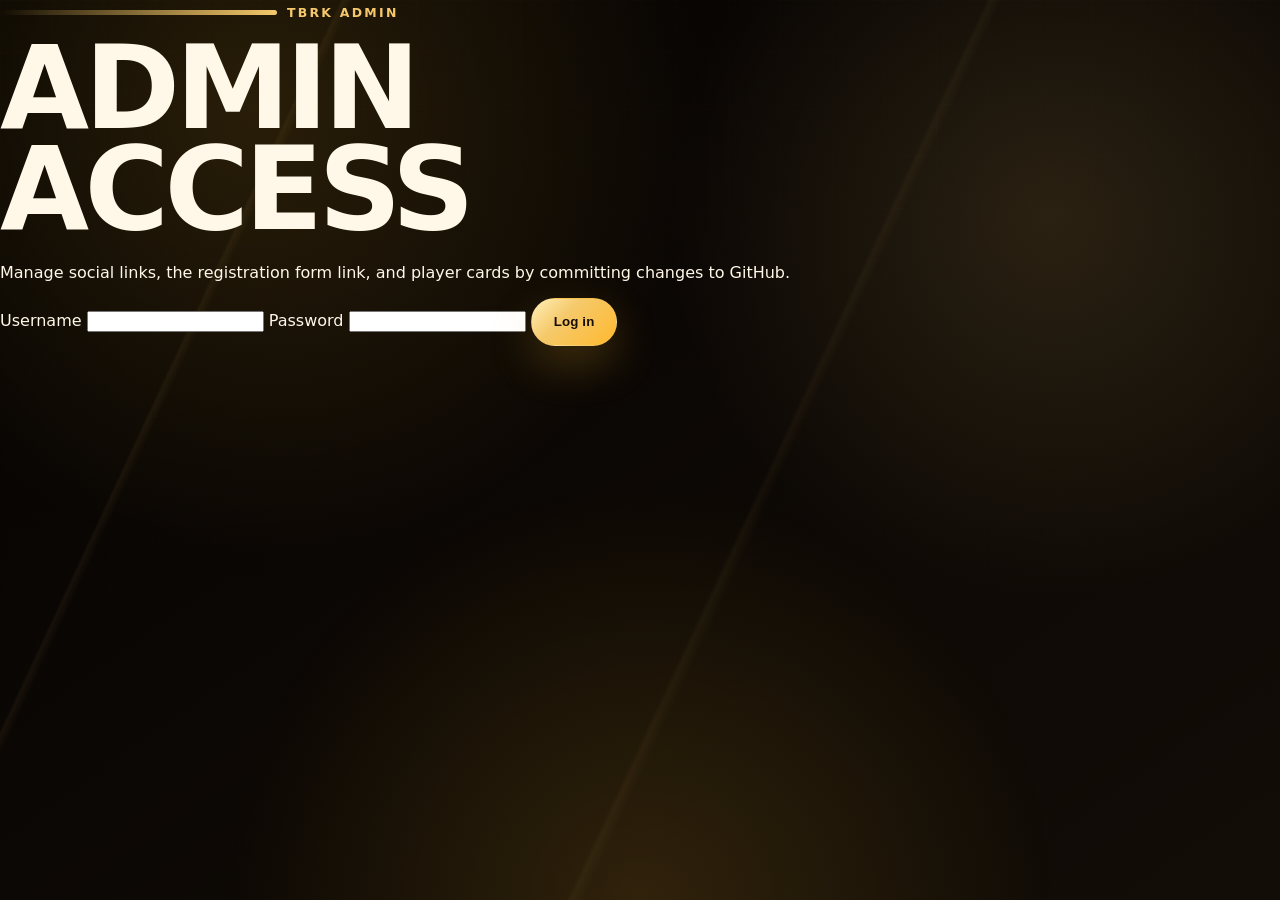
==== admin.html @ 5d4152eb "Add files via upload" ====
<!doctype html>
<html lang="en">
<head>
  <meta charset="utf-8" />
  <meta name="viewport" content="width=device-width, initial-scale=1" />
  <title>TBRK Admin</title>
  <meta name="robots" content="noindex, nofollow" />
  <link rel="stylesheet" href="css/style.css" />
  <link rel="stylesheet" href="css/admin.css" />
</head>
<body class="admin-body">
  <main class="admin-shell">
    <section class="admin-login" data-login-panel>
      <div>
        <p class="eyebrow"><span></span> TBRK Admin</p>
        <h1>Admin Access</h1>
        <p class="admin-muted">Manage social links, the registration form link, and player cards by committing changes to GitHub. </p>
      </div>

      <form class="admin-card admin-form" action="#" data-login-form>
        <label>
          Username
          <input name="username" autocomplete="username" required />
        </label>
        <label>
          Password
          <input name="password" type="password" autocomplete="current-password" required />
        </label>
        <button class="btn btn-primary" type="button" data-login-submit>Log in</button>
        <p class="admin-error" data-login-error hidden>Incorrect login. An alert email draft will be opened.</p>
      </form>
    </section>

    <section class="admin-panel" data-admin-panel hidden>
      <header class="admin-topbar">
        <div>
          <p class="eyebrow"><span></span> TBRK Admin</p>
          <h1>Content Manager</h1>
        </div>
        <div class="admin-actions">
          <a class="btn btn-secondary" href="index.html">View Site</a>
          <button class="btn btn-ghost" type="button" data-logout>Log out</button>
        </div>
      </header>

      <form class="admin-grid" action="#" data-admin-form>
        <section class="admin-card">
          <h2>GitHub Repository</h2>
          <label>Owner <input name="githubOwner" placeholder="github-user-or-org" required /></label>
          <label>Repository <input name="githubRepo" placeholder="repository-name" required /></label>
          <label>Branch <input name="githubBranch" value="main" required /></label>
          <label>GitHub token <input name="githubToken" type="password" autocomplete="off" placeholder="fine-grained token with Contents read/write" required /></label>
          <p class="admin-muted">The token stays in this browser session and is used only to commit the content files.</p>
        </section>

        <section class="admin-card">
          <h2>Social Media</h2>
          <label>Discord <input name="discord" type="url" placeholder="https://discord.gg/..." /></label>
          <label>YouTube <input name="youtube" type="url" placeholder="https://youtube.com/@..." /></label>
          <label>TikTok <input name="tiktok" type="url" placeholder="https://tiktok.com/@..." /></label>
          <label>Facebook <input name="facebook" type="url" placeholder="https://facebook.com/..." /></label>
          <label>Instagram <input name="instagram" type="url" placeholder="https://instagram.com/..." /></label>
        </section>

        <section class="admin-card">
          <h2>Registration Form</h2>
          <label>Subscription form link <input name="formUrl" type="url" placeholder="https://forms.gle/..." /></label>
          <p class="admin-muted">Leave it empty to show the current "form coming soon" state.</p>
        </section>

        <section class="admin-card admin-card-wide">
          <div class="admin-section-head">
            <h2>Players</h2>
            <button class="btn btn-secondary" type="button" data-add-player>Add Player</button>
          </div>
          <div class="players-editor" data-players-editor></div>
        </section>

        <section class="admin-card admin-card-wide">
          <h2>Save</h2>
          <div class="admin-actions">
            <button class="btn btn-primary" type="button" data-save>Save Changes</button>
            <button class="btn btn-secondary" type="button" data-load-github>Reload From GitHub</button>
            <button class="btn btn-secondary" type="button" data-download>Download JSON Backup</button>
          </div>
          <p class="admin-success" data-save-message hidden></p>
          <p class="admin-error" data-error-message hidden></p>
        </section>
      </form>
    </section>
  </main>

  <script src="js/admin.js" defer></script>
</body>
</html>
---- css/style.css ----
:root {
  --bg: #070503;
  --bg-soft: #100c07;
  --panel: rgba(20, 15, 9, 0.76);
  --panel-strong: rgba(26, 19, 11, 0.94);
  --gold: #f5c96b;
  --gold-strong: #ffb92e;
  --gold-soft: rgba(245, 201, 107, 0.16);
  --text: #fff8e8;
  --muted: #c4ad83;
  --line: rgba(245, 201, 107, 0.2);
  --shadow: 0 24px 80px rgba(0, 0, 0, 0.52);
  --radius-lg: 32px;
  --radius-md: 22px;
  --radius-sm: 14px;
  --max-width: 1180px;
}

* {
  box-sizing: border-box;
}

html {
  scroll-behavior: smooth;
}

body {
  margin: 0;
  min-height: 100vh;
  color: var(--text);
  background:
    radial-gradient(circle at 20% 12%, rgba(255, 186, 46, 0.14), transparent 28rem),
    radial-gradient(circle at 82% 24%, rgba(245, 201, 107, 0.13), transparent 24rem),
    linear-gradient(145deg, #030201 0%, #0b0704 44%, #120d07 100%);
  font-family: Inter, ui-sans-serif, system-ui, -apple-system, BlinkMacSystemFont, "Segoe UI", sans-serif;
  overflow-x: hidden;
}

body::before {
  content: "";
  position: fixed;
  inset: 0;
  pointer-events: none;
  opacity: 0.26;
  z-index: -3;
  background-image:
    linear-gradient(rgba(245, 201, 107, 0.06) 1px, transparent 1px),
    linear-gradient(90deg, rgba(245, 201, 107, 0.05) 1px, transparent 1px);
  background-size: 52px 52px;
  mask-image: linear-gradient(to bottom, black, transparent 90%);
}

body::after {
  content: "";
  position: fixed;
  inset: 0;
  pointer-events: none;
  z-index: -2;
  background:
    linear-gradient(115deg, transparent 0 20%, rgba(245, 201, 107, 0.06) 20.2%, transparent 20.8% 58%, rgba(245, 201, 107, 0.045) 58.3%, transparent 59%),
    radial-gradient(circle at center bottom, rgba(255, 185, 46, 0.14), transparent 26rem);
}

img {
  max-width: 100%;
  display: block;
}

a {
  color: inherit;
  text-decoration: none;
}

button,
a {
  -webkit-tap-highlight-color: transparent;
}

code {
  color: var(--gold);
  background: rgba(255, 255, 255, 0.06);
  border: 1px solid var(--line);
  padding: 0.12rem 0.36rem;
  border-radius: 0.45rem;
}

.page-glow {
  position: fixed;
  inset: auto -14rem -18rem auto;
  width: 36rem;
  height: 36rem;
  background: radial-gradient(circle, rgba(255, 185, 46, 0.22), transparent 68%);
  filter: blur(10px);
  z-index: -1;
  pointer-events: none;
}

.section-padding {
  width: min(var(--max-width), calc(100% - 32px));
  margin-inline: auto;
  padding: 96px 0;
}

.site-header {
  position: sticky;
  top: 0;
  z-index: 50;
  display: flex;
  align-items: center;
  justify-content: space-between;
  width: min(var(--max-width), calc(100% - 32px));
  margin: 16px auto 0;
  padding: 12px 14px;
  border: 1px solid var(--line);
  border-radius: 999px;
  background: rgba(7, 5, 3, 0.76);
  box-shadow: 0 18px 70px rgba(0, 0, 0, 0.35);
  backdrop-filter: blur(18px);
}

.brand {
  display: inline-flex;
  gap: 10px;
  align-items: center;
  min-width: max-content;
}

.brand-mark {
  display: grid;
  place-items: center;
  width: 44px;
  height: 44px;
  border-radius: 50%;
  color: #1a1005;
  font-size: 1.3rem;
  background: linear-gradient(145deg, #ffe3a0, #bb7823 70%, #ffd56c);
  box-shadow: 0 0 36px rgba(255, 185, 46, 0.38);
}

.brand-copy {
  display: grid;
  line-height: 1;
}

.brand-copy strong {
  font-size: 1.18rem;
  letter-spacing: 0.12em;
}

.brand-copy small {
  color: var(--muted);
  font-size: 0.72rem;
  letter-spacing: 0.16em;
  text-transform: uppercase;
}

.site-nav {
  display: flex;
  align-items: center;
  gap: 6px;
}

.site-nav a {
  color: var(--muted);
  padding: 12px 16px;
  border-radius: 999px;
  font-weight: 700;
  font-size: 0.92rem;
  transition: 180ms ease;
}

.site-nav a:hover,
.site-nav a:focus-visible {
  color: var(--text);
  background: rgba(255, 255, 255, 0.06);
  outline: none;
}

.site-nav .nav-cta {
  color: #150f06;
  background: linear-gradient(135deg, var(--gold), var(--gold-strong));
  box-shadow: 0 10px 35px rgba(255, 185, 46, 0.24);
}

.header-actions {
  display: inline-flex;
  align-items: center;
  gap: 10px;
}

.language-switcher {
  display: inline-flex;
  align-items: center;
  gap: 3px;
  padding: 4px;
  border: 1px solid var(--line);
  border-radius: 999px;
  background: rgba(255, 255, 255, 0.045);
}

.language-switcher button {
  min-width: 38px;
  height: 34px;
  border: 0;
  border-radius: 999px;
  color: var(--muted);
  background: transparent;
  font-weight: 1000;
  font-size: 0.76rem;
  letter-spacing: 0.08em;
  cursor: pointer;
  transition: 180ms ease;
}

.language-switcher button:hover,
.language-switcher button:focus-visible {
  color: var(--text);
  outline: none;
}

.language-switcher button[aria-pressed="true"] {
  color: #170e05;
  background: linear-gradient(135deg, #fff0b9 0%, var(--gold) 42%, var(--gold-strong) 100%);
  box-shadow: 0 10px 26px rgba(255, 185, 46, 0.18);
}

.nav-toggle {
  display: none;
  width: 46px;
  height: 46px;
  border: 1px solid var(--line);
  border-radius: 50%;
  background: rgba(255, 255, 255, 0.04);
  cursor: pointer;
}

.nav-toggle span {
  display: block;
  width: 18px;
  height: 2px;
  margin: 4px auto;
  background: var(--text);
  border-radius: 2px;
}

.hero {
  display: grid;
  grid-template-columns: minmax(0, 1.04fr) minmax(330px, 0.86fr);
  gap: 56px;
  align-items: center;
  padding-top: 80px;
}

.eyebrow {
  display: inline-flex;
  align-items: center;
  gap: 10px;
  color: var(--gold);
  margin: 0 0 18px;
  font-size: 0.78rem;
  font-weight: 900;
  letter-spacing: 0.18em;
  text-transform: uppercase;
}

.eyebrow span {
  width: 277px;
  height: 5px;
  border-radius: 99px;
  background: linear-gradient(90deg, transparent, var(--gold));
}

h1,
h2,
h3,
p {
  margin-top: 0;
}

h1,
h2,
h3 {
  letter-spacing: -0.04em;
}

h1 {
  max-width: 780px;
  margin-bottom: 22px;
  font-size: clamp(3.4rem, 9vw, 7.2rem);
  line-height: 0.88;
  text-transform: uppercase;
}

h1 em {
  color: var(--gold);
  font-style: normal;
  text-shadow: 0 0 40px rgba(255, 185, 46, 0.36);
}

.hero-lead {
  max-width: 660px;
  color: #e9d8b5;
  font-size: clamp(1.04rem, 2.2vw, 1.26rem);
  line-height: 1.7;
}

.hero-actions,
.event-actions {
  display: flex;
  flex-wrap: wrap;
  gap: 14px;
  margin-top: 30px;
}

.btn {
  display: inline-flex;
  align-items: center;
  justify-content: center;
  min-height: 48px;
  padding: 0 22px;
  border: 1px solid transparent;
  border-radius: 999px;
  font-weight: 900;
  letter-spacing: 0.01em;
  transition: transform 180ms ease, box-shadow 180ms ease, border-color 180ms ease, background 180ms ease;
}

.btn:hover,
.btn:focus-visible {
  transform: translateY(-2px);
  outline: none;
}

.btn-primary {
  color: #170e05;
  background: linear-gradient(135deg, #fff0b9 0%, var(--gold) 38%, var(--gold-strong) 100%);
  box-shadow: 0 18px 45px rgba(255, 185, 46, 0.22);
}

.btn-primary:hover,
.btn-primary:focus-visible {
  box-shadow: 0 22px 55px rgba(255, 185, 46, 0.34);
}

.btn-secondary,
.btn-ghost {
  color: var(--text);
  border-color: var(--line);
  background: rgba(255, 255, 255, 0.045);
}

.btn-secondary:hover,
.btn-ghost:hover,
.btn-secondary:focus-visible,
.btn-ghost:focus-visible {
  border-color: rgba(245, 201, 107, 0.52);
  background: rgba(245, 201, 107, 0.08);
}

.btn-big {
  min-height: 58px;
  padding-inline: 28px;
}

.btn.is-disabled {
  opacity: 0.68;
  cursor: not-allowed;
  box-shadow: none;
}

.btn.is-disabled:hover,
.btn.is-disabled:focus-visible {
  transform: none;
}

.cta-action {
  display: grid;
  justify-items: start;
  gap: 10px;
}

.form-note {
  margin: 0;
  color: var(--muted);
  font-size: 0.88rem;
}

.hero-metrics {
  display: grid;
  grid-template-columns: repeat(3, minmax(0, 1fr));
  gap: 12px;
  max-width: 660px;
  margin-top: 34px;
}

.hero-metrics div,
.count-card,
.floating-card {
  border: 1px solid var(--line);
  background: linear-gradient(145deg, rgba(255, 255, 255, 0.075), rgba(255, 255, 255, 0.025));
  box-shadow: var(--shadow);
  backdrop-filter: blur(16px);
}

.hero-metrics div {
  padding: 18px;
  border-radius: var(--radius-sm);
}

.hero-metrics strong,
.count-card strong,
.floating-card strong {
  display: block;
  color: var(--gold);
  font-size: 1.55rem;
  line-height: 1;
}

.hero-metrics span,
.count-card span,
.floating-card span {
  display: block;
  color: var(--muted);
  margin-top: 6px;
  font-size: 0.82rem;
  text-transform: uppercase;
  letter-spacing: 0.1em;
}

.hero-visual {
  position: relative;
  min-height: 680px;
}

.poster-card {
  position: relative;
  width: min(100%, 430px);
  margin-left: auto;
  border: 1px solid rgba(245, 201, 107, 0.32);
  border-radius: 36px;
  overflow: hidden;
  box-shadow: 0 34px 110px rgba(0, 0, 0, 0.7), 0 0 70px rgba(255, 185, 46, 0.18);
  transform: rotate(1.2deg);
  background: #120c05;
}

.poster-card::before {
  content: "";
  position: absolute;
  inset: 0;
  z-index: 1;
  pointer-events: none;
  background:
    linear-gradient(to bottom, rgba(0, 0, 0, 0.02), rgba(0, 0, 0, 0.12)),
    radial-gradient(circle at 52% 34%, transparent 0 22%, rgba(255, 185, 46, 0.12) 23%, transparent 34%);
}

.poster-card img {
  width: 100%;
  height: 670px;
  object-fit: cover;
  object-position: center;
}

.poster-badge {
  position: absolute;
  z-index: 2;
  left: 22px;
  right: 22px;
  bottom: 22px;
  display: flex;
  justify-content: space-between;
  align-items: center;
  gap: 14px;
  padding: 16px 18px;
  border: 1px solid rgba(245, 201, 107, 0.28);
  border-radius: 20px;
  background: rgba(8, 6, 4, 0.72);
  backdrop-filter: blur(16px);
}

.poster-badge span {
  color: var(--muted);
  text-transform: uppercase;
  letter-spacing: 0.12em;
  font-size: 0.74rem;
}

.poster-badge strong {
  color: var(--gold);
}

.floating-card {
  position: absolute;
  width: 176px;
  padding: 18px;
  border-radius: 22px;
}

.card-one {
  left: 8px;
  bottom: 110px;
}

.card-two {
  right: -10px;
  top: 86px;
}

.strip {
  width: min(var(--max-width), calc(100% - 32px));
  margin: -14px auto 8px;
  display: flex;
  gap: 12px;
  align-items: center;
  overflow: auto;
  padding: 12px;
  border: 1px solid var(--line);
  border-radius: 999px;
  background: rgba(255, 255, 255, 0.035);
  scrollbar-width: none;
}

.strip::-webkit-scrollbar {
  display: none;
}

.strip span {
  flex: 0 0 auto;
  color: var(--muted);
  padding: 10px 18px;
  border-radius: 999px;
  background: rgba(255, 255, 255, 0.045);
  text-transform: uppercase;
  font-size: 0.76rem;
  font-weight: 900;
  letter-spacing: 0.14em;
}

.section-heading {
  max-width: 720px;
  margin-bottom: 34px;
}

.section-heading h2,
.participants-header h2,
.cta-panel h2 {
  margin-bottom: 16px;
  font-size: clamp(2.3rem, 5vw, 4.8rem);
  line-height: 0.94;
  text-transform: uppercase;
}

.section-heading p,
.participants-header p,
.cta-panel p,
.feature-card p,
.rules-card p,
.site-footer p,
.faq-grid p {
  color: var(--muted);
  line-height: 1.7;
}

.event-layout {
  display: grid;
  grid-template-columns: minmax(0, 1.2fr) minmax(310px, 0.8fr);
  gap: 22px;
}

.event-card,
.rules-card,
.feature-card,
.player-card,
.participant-row,
.cta-panel,
.faq-grid details {
  border: 1px solid var(--line);
  background: linear-gradient(145deg, rgba(255, 255, 255, 0.072), rgba(255, 255, 255, 0.028));
  box-shadow: var(--shadow);
  backdrop-filter: blur(18px);
}

.event-card,
.rules-card,
.cta-panel {
  border-radius: var(--radius-lg);
  padding: clamp(24px, 4vw, 38px);
}

.event-card-top {
  display: inline-flex;
  align-items: center;
  gap: 9px;
  color: var(--gold);
  padding: 9px 12px;
  border: 1px solid var(--line);
  border-radius: 999px;
  background: rgba(245, 201, 107, 0.08);
  font-size: 0.82rem;
  font-weight: 900;
  text-transform: uppercase;
  letter-spacing: 0.08em;
}

.live-dot {
  width: 9px;
  height: 9px;
  border-radius: 50%;
  background: var(--gold-strong);
  box-shadow: 0 0 0 0 rgba(255, 185, 46, 0.7);
  animation: pulse 1.8s infinite;
}

@keyframes pulse {
  70% { box-shadow: 0 0 0 12px rgba(255, 185, 46, 0); }
  100% { box-shadow: 0 0 0 0 rgba(255, 185, 46, 0); }
}

.event-card h3,
.rules-card h3,
.feature-card h3 {
  margin: 22px 0;
  font-size: clamp(1.8rem, 4vw, 3rem);
  line-height: 0.98;
}

.event-grid {
  display: grid;
  grid-template-columns: repeat(4, minmax(0, 1fr));
  gap: 10px;
}

.event-grid div {
  padding: 18px;
  border: 1px solid rgba(245, 201, 107, 0.16);
  border-radius: 18px;
  background: rgba(0, 0, 0, 0.2);
}

.event-grid span {
  display: block;
  color: var(--muted);
  margin-bottom: 8px;
  font-size: 0.76rem;
  font-weight: 900;
  letter-spacing: 0.11em;
  text-transform: uppercase;
}

.event-grid strong {
  color: var(--text);
  font-size: 1.02rem;
}

.rules-card ul {
  display: grid;
  gap: 14px;
  margin: 0;
  padding: 0;
  list-style: none;
}

.rules-card li {
  position: relative;
  color: #f0dfbf;
  padding-left: 28px;
  line-height: 1.55;
}

.rules-card li::before {
  content: "";
  position: absolute;
  left: 0;
  top: 0.62em;
  width: 10px;
  height: 10px;
  border-radius: 50%;
  background: var(--gold);
  box-shadow: 0 0 18px rgba(255, 185, 46, 0.65);
}

.policy-box {
  margin-top: 22px;
  padding: 18px;
  border: 1px solid rgba(245, 201, 107, 0.24);
  border-radius: 18px;
  background: rgba(245, 201, 107, 0.08);
}

.policy-box strong {
  display: block;
  color: var(--gold);
  margin-bottom: 8px;
  text-transform: uppercase;
  letter-spacing: 0.12em;
  font-size: 0.78rem;
}

.policy-box p {
  margin: 0;
  color: #f0dfbf;
}

.features-section {
  display: grid;
  grid-template-columns: repeat(3, minmax(0, 1fr));
  gap: 18px;
  padding-top: 20px;
}

.feature-card {
  position: relative;
  overflow: hidden;
  padding: 28px;
  border-radius: var(--radius-md);
}

.feature-card::after,
.player-card::after,
.participant-row::after {
  content: "";
  position: absolute;
  inset: auto -20% -52% auto;
  width: 220px;
  height: 220px;
  border-radius: 50%;
  background: radial-gradient(circle, rgba(255, 185, 46, 0.14), transparent 70%);
  pointer-events: none;
}

.feature-icon {
  color: var(--gold);
  font-weight: 1000;
  font-size: 0.82rem;
  letter-spacing: 0.16em;
}

.feature-card h3 {
  margin-bottom: 12px;
  font-size: 1.45rem;
}

.team-section,
.participants-section {
  padding-top: 52px;
}

.team-grid {
  display: grid;
  grid-template-columns: repeat(4, minmax(0, 1fr));
  gap: 18px;
}

.player-card {
  position: relative;
  overflow: hidden;
  min-height: 380px;
  border-radius: 28px;
}

.player-card img {
  width: 100%;
  height: 380px;
  object-fit: cover;
  object-position: center top;
  filter: saturate(1.04) contrast(1.04);
  transition: 350ms ease;
}

.player-card:hover img {
  transform: scale(1.045);
}

.player-info {
  position: absolute;
  left: 14px;
  right: 14px;
  bottom: 14px;
  z-index: 2;
  padding: 16px;
  border: 1px solid rgba(245, 201, 107, 0.22);
  border-radius: 18px;
  background: rgba(8, 6, 4, 0.78);
  backdrop-filter: blur(16px);
}

.player-info strong {
  display: block;
  font-size: 1.06rem;
}

.player-info span {
  display: block;
  color: var(--gold);
  margin-top: 5px;
  font-size: 0.75rem;
  font-weight: 900;
  letter-spacing: 0.13em;
  text-transform: uppercase;
}

.participants-header {
  display: flex;
  align-items: end;
  justify-content: space-between;
  gap: 24px;
  margin-bottom: 28px;
}

.participants-header > div:first-child {
  max-width: 760px;
}

.count-card {
  min-width: 154px;
  padding: 22px;
  border-radius: 24px;
  text-align: center;
}

.count-card strong {
  font-size: 3rem;
}

.participants-list {
  display: grid;
  grid-template-columns: repeat(2, minmax(0, 1fr));
  gap: 14px;
}

.participant-row {
  position: relative;
  overflow: hidden;
  display: flex;
  align-items: center;
  gap: 16px;
  padding: 14px;
  border-radius: 22px;
}

.participant-row img,
.participant-avatar {
  flex: 0 0 auto;
  width: 68px;
  height: 68px;
  border: 1px solid rgba(245, 201, 107, 0.34);
  border-radius: 18px;
  object-fit: cover;
  background: linear-gradient(145deg, rgba(255, 185, 46, 0.25), rgba(255, 255, 255, 0.04));
}

.participant-avatar {
  display: grid;
  place-items: center;
  color: var(--gold);
  font-weight: 1000;
}

.participant-meta {
  flex: 1;
  min-width: 0;
}

.participant-meta strong {
  display: block;
  overflow: hidden;
  text-overflow: ellipsis;
  white-space: nowrap;
}

.participant-meta span {
  color: var(--muted);
  display: block;
  margin-top: 5px;
  font-size: 0.9rem;
}

.status-pill {
  position: relative;
  z-index: 1;
  flex: 0 0 auto;
  color: #171006;
  padding: 8px 11px;
  border-radius: 999px;
  background: var(--gold);
  font-size: 0.7rem;
  font-weight: 1000;
  text-transform: uppercase;
  letter-spacing: 0.08em;
}

.empty-state {
  grid-column: 1 / -1;
  padding: 28px;
  border: 1px dashed var(--line);
  border-radius: 22px;
  color: var(--muted);
  text-align: center;
}

.cta-panel {
  display: flex;
  align-items: center;
  justify-content: space-between;
  gap: 28px;
  overflow: hidden;
  position: relative;
  background:
    radial-gradient(circle at 88% 18%, rgba(255, 185, 46, 0.2), transparent 20rem),
    linear-gradient(145deg, rgba(255, 255, 255, 0.08), rgba(255, 255, 255, 0.03));
}

.cta-panel::before {
  content: "TBRK";
  position: absolute;
  right: -20px;
  bottom: -32px;
  color: rgba(245, 201, 107, 0.07);
  font-size: clamp(5rem, 16vw, 12rem);
  font-weight: 1000;
  letter-spacing: -0.08em;
  pointer-events: none;
}

.cta-panel > * {
  position: relative;
  z-index: 1;
}

.cta-panel > div:first-child {
  max-width: 720px;
}


.social-section {
  padding-top: 10px;
}

.social-panel {
  position: relative;
  overflow: hidden;
  padding: clamp(24px, 4vw, 38px);
  border: 1px solid var(--line);
  border-radius: var(--radius-lg);
  background:
    radial-gradient(circle at 12% 16%, rgba(255, 185, 46, 0.18), transparent 18rem),
    radial-gradient(circle at 88% 72%, rgba(245, 201, 107, 0.12), transparent 20rem),
    linear-gradient(145deg, rgba(255, 255, 255, 0.075), rgba(255, 255, 255, 0.026));
  box-shadow: var(--shadow);
  backdrop-filter: blur(18px);
}

.social-panel::before {
  content: "CONNECT";
  position: absolute;
  right: -18px;
  top: -32px;
  color: rgba(245, 201, 107, 0.06);
  font-size: clamp(4rem, 12vw, 9rem);
  font-weight: 1000;
  letter-spacing: -0.08em;
  pointer-events: none;
}

.social-panel .section-heading,
.social-grid,
.social-note {
  position: relative;
  z-index: 1;
}

.social-panel .section-heading {
  margin-bottom: 26px;
}

.social-grid {
  display: grid;
  grid-template-columns: repeat(5, minmax(0, 1fr));
  gap: 12px;
}

.social-card {
  display: grid;
  align-content: space-between;
  min-height: 142px;
  padding: 18px;
  border: 1px solid rgba(245, 201, 107, 0.2);
  border-radius: 22px;
  background: rgba(0, 0, 0, 0.22);
  transition: transform 180ms ease, border-color 180ms ease, background 180ms ease, box-shadow 180ms ease;
}

.social-card:hover,
.social-card:focus-visible {
  transform: translateY(-3px);
  border-color: rgba(245, 201, 107, 0.56);
  background: rgba(245, 201, 107, 0.08);
  box-shadow: 0 18px 45px rgba(0, 0, 0, 0.28);
  outline: none;
}

.social-icon {
  display: grid;
  place-items: center;
  width: 54px;
  height: 54px;
  border-radius: 18px;
  color: #170e05;
  background: linear-gradient(135deg, #fff0b9 0%, var(--gold) 44%, var(--gold-strong) 100%);
  box-shadow: 0 14px 34px rgba(255, 185, 46, 0.2);
}

.social-svg {
  display: block;
  width: 28px;
  height: 28px;
}

.social-copy strong,
.social-copy small {
  display: block;
}

.social-copy strong {
  color: var(--text);
  font-size: 1.06rem;
}

.social-copy small {
  color: var(--muted);
  margin-top: 5px;
  line-height: 1.45;
  font-size: 0.84rem;
}

.social-note {
  margin: 18px 0 0;
  color: rgba(196, 173, 131, 0.84);
  font-size: 0.88rem;
}

.social-card.is-disabled,
.footer-socials a.is-disabled {
  opacity: 0.58;
  cursor: not-allowed;
}

.social-card.is-disabled:hover,
.social-card.is-disabled:focus-visible {
  transform: none;
  border-color: rgba(245, 201, 107, 0.2);
  background: rgba(0, 0, 0, 0.22);
  box-shadow: none;
}

.faq-section {
  padding-top: 10px;
}

.faq-grid {
  display: grid;
  grid-template-columns: repeat(3, minmax(0, 1fr));
  gap: 16px;
}

.faq-grid details {
  border-radius: 20px;
  padding: 22px;
}

.faq-grid summary {
  cursor: pointer;
  color: var(--text);
  font-weight: 900;
  list-style: none;
}

.faq-grid summary::-webkit-details-marker {
  display: none;
}

.faq-grid summary::after {
  content: "+";
  float: right;
  color: var(--gold);
}

.faq-grid details[open] summary::after {
  content: "−";
}

.faq-grid p {
  margin: 14px 0 0;
}

.site-footer {
  display: flex;
  justify-content: space-between;
  gap: 24px;
  width: min(var(--max-width), calc(100% - 32px));
  margin: 0 auto 28px;
  padding: 30px 0 10px;
  border-top: 1px solid var(--line);
}

.site-footer strong {
  color: var(--gold);
}

.site-footer p {
  margin: 8px 0;
}

.site-footer small {
  color: rgba(196, 173, 131, 0.72);
}

.footer-right {
  display: grid;
  justify-items: end;
  gap: 12px;
}

.footer-links,
.footer-socials {
  display: flex;
  flex-wrap: wrap;
  align-content: start;
  justify-content: flex-end;
  gap: 10px;
}

.footer-links a,
.footer-socials a {
  color: var(--muted);
  padding: 9px 12px;
  border: 1px solid var(--line);
  border-radius: 999px;
  transition: 180ms ease;
}

.footer-socials a {
  display: inline-flex;
  align-items: center;
  gap: 7px;
  color: var(--gold);
  background: rgba(245, 201, 107, 0.06);
}

.footer-social-icon {
  display: grid;
  place-items: center;
  width: 20px;
  height: 20px;
  flex: 0 0 auto;
}

.footer-social-icon .social-svg {
  width: 17px;
  height: 17px;
}

.footer-links a:hover,
.footer-links a:focus-visible,
.footer-socials a:hover,
.footer-socials a:focus-visible {
  color: var(--text);
  border-color: rgba(245, 201, 107, 0.48);
  outline: none;
}

.reveal {
  opacity: 0;
  transform: translateY(22px);
  transition: opacity 650ms ease, transform 650ms ease;
}

.reveal.is-visible {
  opacity: 1;
  transform: translateY(0);
}

@media (max-width: 1040px) {
  .hero,
  .event-layout {
    grid-template-columns: 1fr;
  }

  .hero-visual {
    min-height: auto;
  }

  .poster-card {
    margin-inline: auto;
  }

  .card-one {
    left: 3vw;
  }

  .card-two {
    right: 3vw;
  }

  .team-grid {
    grid-template-columns: repeat(2, minmax(0, 1fr));
  }

  .features-section,
  .faq-grid {
    grid-template-columns: 1fr;
  }

  .social-grid {
    grid-template-columns: repeat(2, minmax(0, 1fr));
  }
}

@media (max-width: 760px) {
  .section-padding {
    padding: 64px 0;
  }

  .site-header {
    border-radius: 26px;
  }
  .header-actions {
    margin-inline-start: auto;
  }

  .language-switcher button {
    min-width: 34px;
    height: 32px;
    font-size: 0.72rem;
  }


  .nav-toggle {
    display: block;
  }

  .site-nav {
    position: absolute;
    top: calc(100% + 10px);
    left: 0;
    right: 0;
    display: none;
    flex-direction: column;
    align-items: stretch;
    padding: 12px;
    border: 1px solid var(--line);
    border-radius: 24px;
    background: rgba(7, 5, 3, 0.94);
    box-shadow: var(--shadow);
    backdrop-filter: blur(18px);
  }

  .site-header.is-open .site-nav {
    display: flex;
  }

  .site-nav a {
    text-align: center;
  }

  .brand-copy small {
    display: none;
  }

  h1 {
    font-size: clamp(3rem, 17vw, 5rem);
  }

  .hero {
    gap: 36px;
    padding-top: 48px;
  }

  .hero-metrics,
  .event-grid,
  .participants-list {
    grid-template-columns: 1fr;
  }

  .poster-card {
    width: 100%;
    transform: none;
    border-radius: 28px;
  }

  .poster-card img {
    height: min(124vw, 620px);
  }

  .floating-card {
    position: static;
    width: 100%;
    margin-top: 12px;
  }

  .participants-header,
  .cta-panel,
  .site-footer {
    flex-direction: column;
    align-items: stretch;
  }

  .social-grid {
    grid-template-columns: 1fr;
  }

  .footer-right {
    justify-items: start;
  }

  .team-grid {
    grid-template-columns: 1fr;
  }

  .player-card,
  .player-card img {
    min-height: 440px;
    height: 440px;
  }

  .status-pill {
    display: none;
  }

  .footer-links,
  .footer-socials {
    justify-content: flex-start;
  }
}

@media (prefers-reduced-motion: reduce) {
  html {
    scroll-behavior: auto;
  }

  *,
  *::before,
  *::after {
    animation-duration: 0.001ms !important;
    animation-iteration-count: 1 !important;
    transition-duration: 0.001ms !important;
  }

  .reveal {
    opacity: 1;
    transform: none;
  }
}

/* Multilingual and RTL support */
html[dir="rtl"] body {
  direction: rtl;
  font-family: "Segoe UI", Tahoma, Arial, sans-serif;
}

html[dir="rtl"] h1,
html[dir="rtl"] h2,
html[dir="rtl"] h3 {
  letter-spacing: 0;
}

html[dir="rtl"] .eyebrow,
html[dir="rtl"] .strip span,
html[dir="rtl"] .brand-copy strong,
html[dir="rtl"] .brand-copy small,
html[dir="rtl"] .event-card-top,
html[dir="rtl"] .event-grid span,
html[dir="rtl"] .policy-box strong,
html[dir="rtl"] .status-pill {
  letter-spacing: 0.02em;
}

html[dir="rtl"] .eyebrow span {
  transform: scaleX(-1);
}

html[dir="rtl"] .rules-card li {
  padding-left: 0;
  padding-right: 28px;
}

html[dir="rtl"] .rules-card li::before {
  left: auto;
  right: 0;
}

html[dir="rtl"] .faq-grid summary::after {
  float: left;
}

html[dir="rtl"] .cta-action {
  justify-items: end;
}

html[dir="rtl"] .footer-right {
  justify-items: start;
}

html[dir="rtl"] .footer-links,
html[dir="rtl"] .footer-socials {
  justify-content: flex-start;
}

html[dir="rtl"] .participant-meta strong,
html[dir="rtl"] .participant-meta span {
  text-align: start;
}
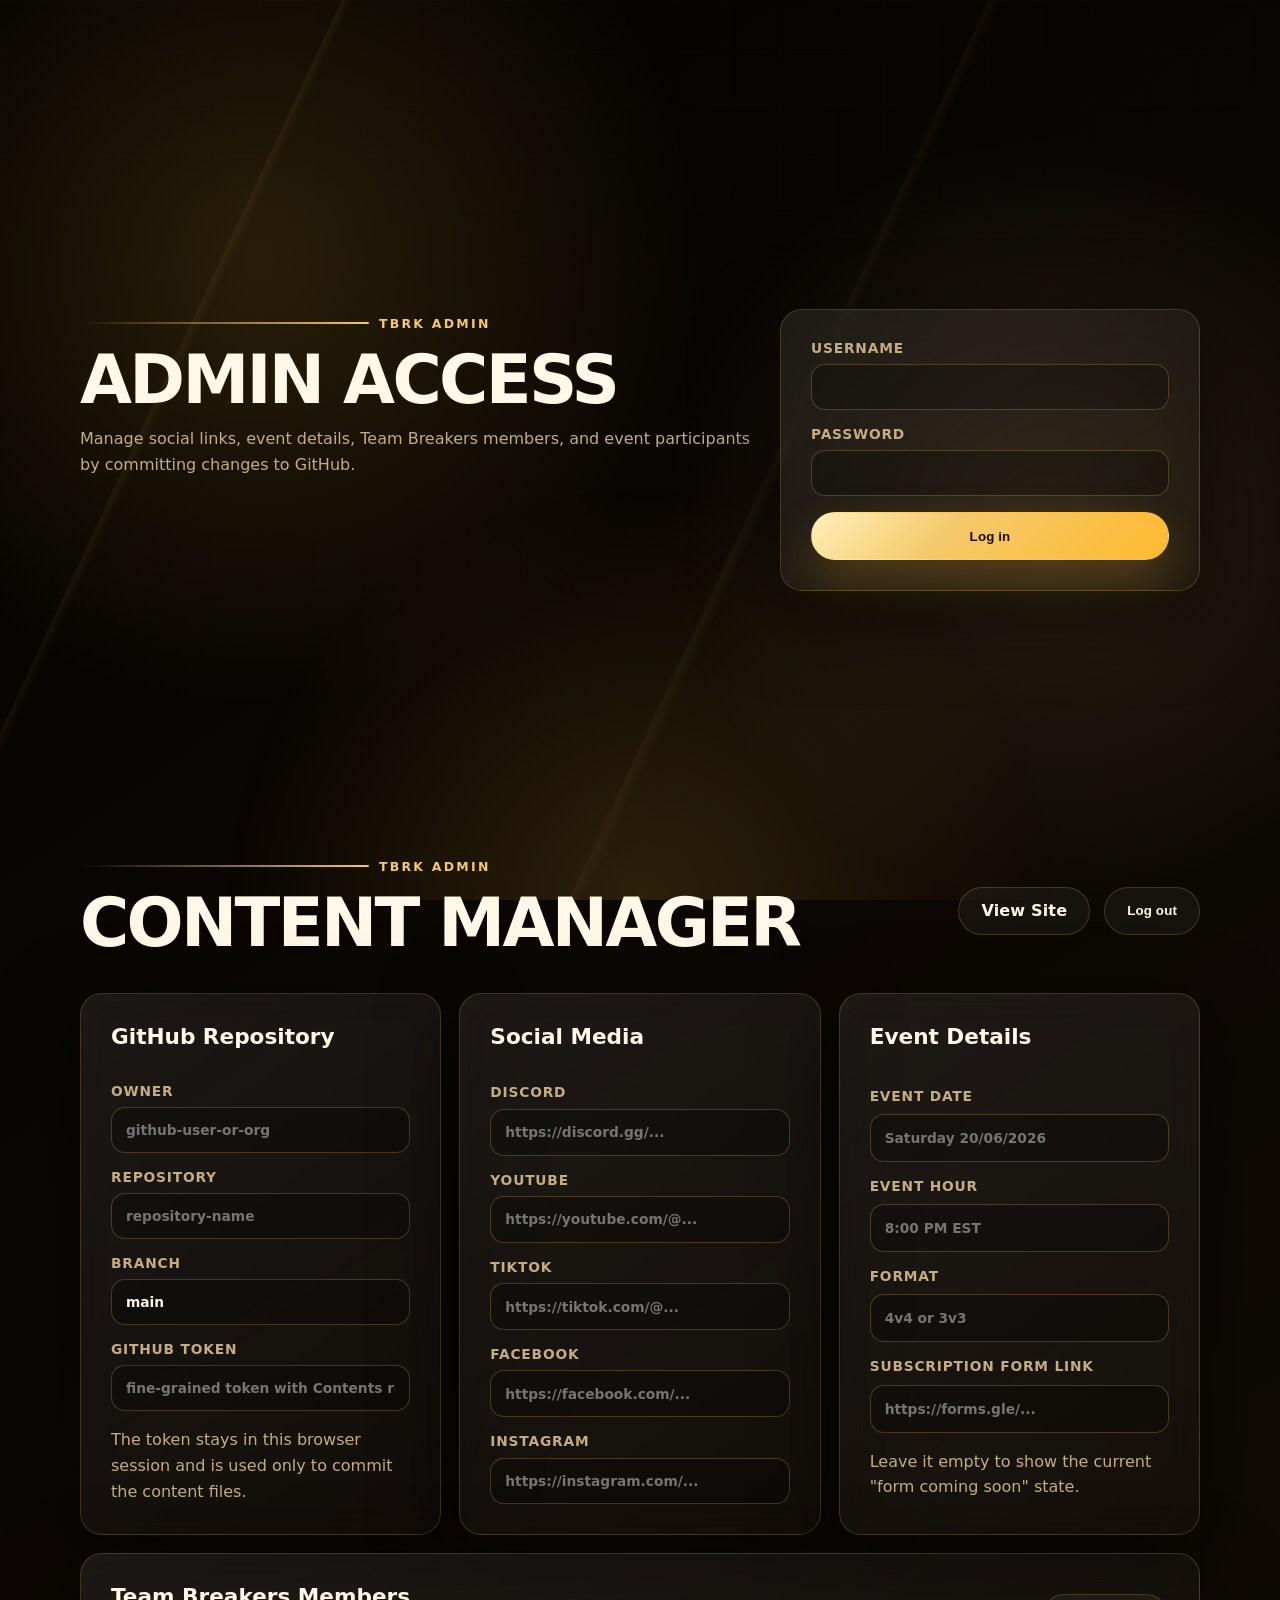
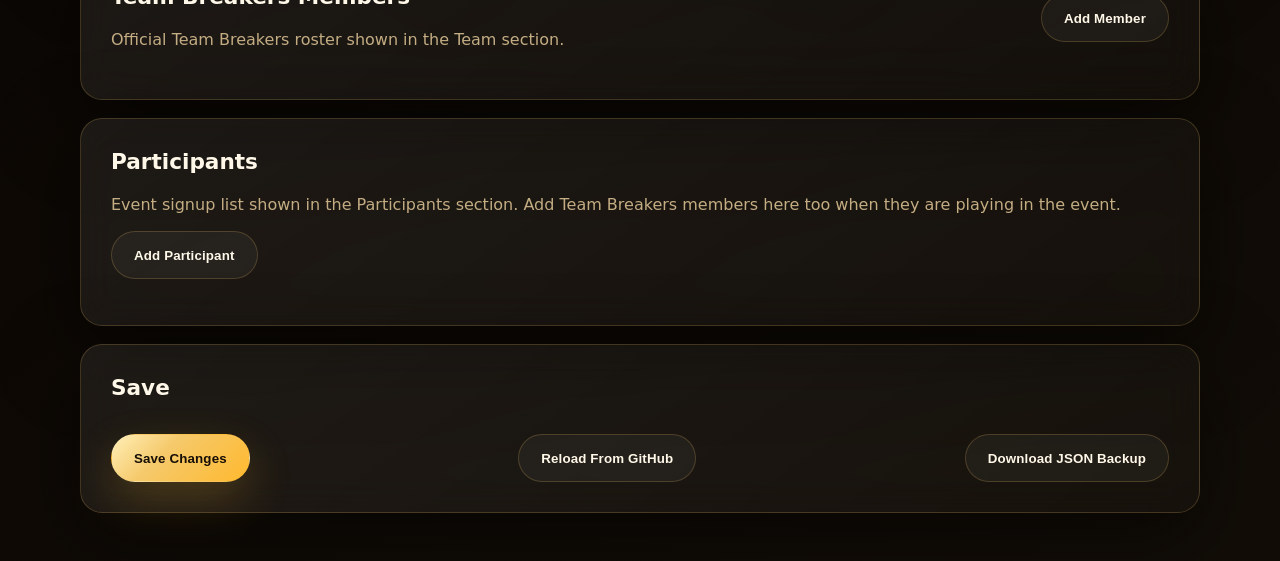
==== commit 3f308d57: "Update site content" ====
--- a/admin.html
+++ b/admin.html
@@ -14,7 +14,7 @@
       <div>
         <p class="eyebrow"><span></span> TBRK Admin</p>
         <h1>Admin Access</h1>
-        <p class="admin-muted">Manage social links, the registration form link, and player cards by committing changes to GitHub. </p>
+        <p class="admin-muted">Manage social links, event details, Team Breakers members, and event participants by committing changes to GitHub. </p>
       </div>
 
       <form class="admin-card admin-form" action="#" data-login-form>
@@ -63,17 +63,34 @@
         </section>
 
         <section class="admin-card">
-          <h2>Registration Form</h2>
+          <h2>Event Details</h2>
+          <label>Event date <input name="eventDate" placeholder="Saturday 20/06/2026" /></label>
+          <label>Event hour <input name="eventTime" placeholder="8:00 PM EST" /></label>
+          <label>Format <input name="eventMode" placeholder="4v4 or 3v3" /></label>
           <label>Subscription form link <input name="formUrl" type="url" placeholder="https://forms.gle/..." /></label>
           <p class="admin-muted">Leave it empty to show the current "form coming soon" state.</p>
         </section>
 
         <section class="admin-card admin-card-wide">
           <div class="admin-section-head">
-            <h2>Players</h2>
-            <button class="btn btn-secondary" type="button" data-add-player>Add Player</button>
+            <div>
+              <h2>Team Breakers Members</h2>
+              <p class="admin-muted">Official Team Breakers roster shown in the Team section.</p>
+            </div>
+            <button class="btn btn-secondary" type="button" data-add-member>Add Member</button>
           </div>
-          <div class="players-editor" data-players-editor></div>
+          <div class="players-editor" data-members-editor></div>
+        </section>
+
+        <section class="admin-card admin-card-wide">
+          <div class="admin-section-head">
+            <div>
+              <h2>Participants</h2>
+              <p class="admin-muted">Event signup list shown in the Participants section. Add Team Breakers members here too when they are playing in the event.</p>
+            </div>
+            <button class="btn btn-secondary" type="button" data-add-participant>Add Participant</button>
+          </div>
+          <div class="players-editor" data-participants-editor></div>
         </section>
 
         <section class="admin-card admin-card-wide">
--- a/css/style.css
+++ b/css/style.css
@@ -264,8 +264,8 @@
 }
 
 .eyebrow span {
-  width: 277px;
-  height: 5px;
+  width: 289px;
+  height: 2px;
   border-radius: 99px;
   background: linear-gradient(90deg, transparent, var(--gold));
 }
--- a/css/admin.css
+++ b/css/admin.css
@@ -0,0 +1,179 @@
+.admin-body {
+  min-height: 100vh;
+}
+
+.admin-shell {
+  width: min(1120px, calc(100% - 32px));
+  margin: 0 auto;
+  padding: 48px 0;
+}
+
+.admin-shell h1 {
+  margin-bottom: 14px;
+  font-size: clamp(2.3rem, 6vw, 4.2rem);
+  line-height: 0.95;
+}
+
+.admin-login,
+.admin-panel {
+  display: grid;
+  gap: 24px;
+}
+
+.admin-login {
+  min-height: calc(100vh - 96px);
+  align-content: center;
+  grid-template-columns: minmax(0, 1fr) minmax(320px, 420px);
+}
+
+.admin-card {
+  border: 1px solid var(--line);
+  border-radius: var(--radius-md);
+  padding: clamp(20px, 4vw, 30px);
+  background: linear-gradient(145deg, rgba(255, 255, 255, 0.075), rgba(255, 255, 255, 0.025));
+  box-shadow: var(--shadow);
+  backdrop-filter: blur(18px);
+}
+
+.admin-card h2 {
+  margin-bottom: 18px;
+  font-size: 1.35rem;
+  letter-spacing: 0;
+}
+
+.admin-form,
+.admin-card {
+  display: grid;
+  gap: 16px;
+}
+
+.admin-form label,
+.admin-card label {
+  display: grid;
+  gap: 8px;
+  color: var(--muted);
+  font-size: 0.86rem;
+  font-weight: 800;
+  text-transform: uppercase;
+  letter-spacing: 0.06em;
+}
+
+.admin-form input,
+.admin-card input,
+.admin-card textarea {
+  width: 100%;
+  min-height: 46px;
+  border: 1px solid rgba(245, 201, 107, 0.24);
+  border-radius: 14px;
+  padding: 12px 14px;
+  color: var(--text);
+  background: rgba(0, 0, 0, 0.24);
+  font: inherit;
+}
+
+.admin-card textarea {
+  min-height: 86px;
+  resize: vertical;
+}
+
+.admin-form input:focus,
+.admin-card input:focus,
+.admin-card textarea:focus {
+  border-color: rgba(245, 201, 107, 0.72);
+  outline: none;
+}
+
+.admin-muted,
+.admin-error,
+.admin-success {
+  margin: 0;
+  color: var(--muted);
+  line-height: 1.6;
+}
+
+.admin-error {
+  color: #ffb5a6;
+}
+
+.admin-success {
+  color: var(--gold);
+}
+
+.admin-topbar,
+.admin-section-head,
+.admin-actions {
+  display: flex;
+  align-items: center;
+  justify-content: space-between;
+  gap: 14px;
+  flex-wrap: wrap;
+}
+
+.admin-grid {
+  display: grid;
+  grid-template-columns: repeat(3, minmax(0, 1fr));
+  gap: 18px;
+}
+
+.admin-card-wide {
+  grid-column: 1 / -1;
+}
+
+.players-editor {
+  display: grid;
+  gap: 14px;
+}
+
+.player-editor {
+  display: grid;
+  grid-template-columns: 96px minmax(0, 1fr) auto;
+  gap: 14px;
+  align-items: start;
+  padding: 14px;
+  border: 1px solid rgba(245, 201, 107, 0.18);
+  border-radius: 18px;
+  background: rgba(0, 0, 0, 0.18);
+}
+
+.player-preview {
+  width: 96px;
+  aspect-ratio: 1;
+  border: 1px solid rgba(245, 201, 107, 0.3);
+  border-radius: 18px;
+  object-fit: cover;
+  background: rgba(255, 255, 255, 0.05);
+}
+
+.player-fields {
+  display: grid;
+  grid-template-columns: repeat(2, minmax(0, 1fr));
+  gap: 12px;
+}
+
+.player-fields label:last-child {
+  grid-column: 1 / -1;
+}
+
+@media (max-width: 1040px) {
+  .admin-grid {
+    grid-template-columns: repeat(2, minmax(0, 1fr));
+  }
+}
+
+@media (max-width: 760px) {
+  .admin-login,
+  .admin-grid,
+  .player-editor,
+  .player-fields {
+    grid-template-columns: 1fr;
+  }
+
+  .admin-topbar,
+  .admin-actions {
+    align-items: stretch;
+  }
+
+  .admin-actions .btn {
+    width: 100%;
+  }
+}
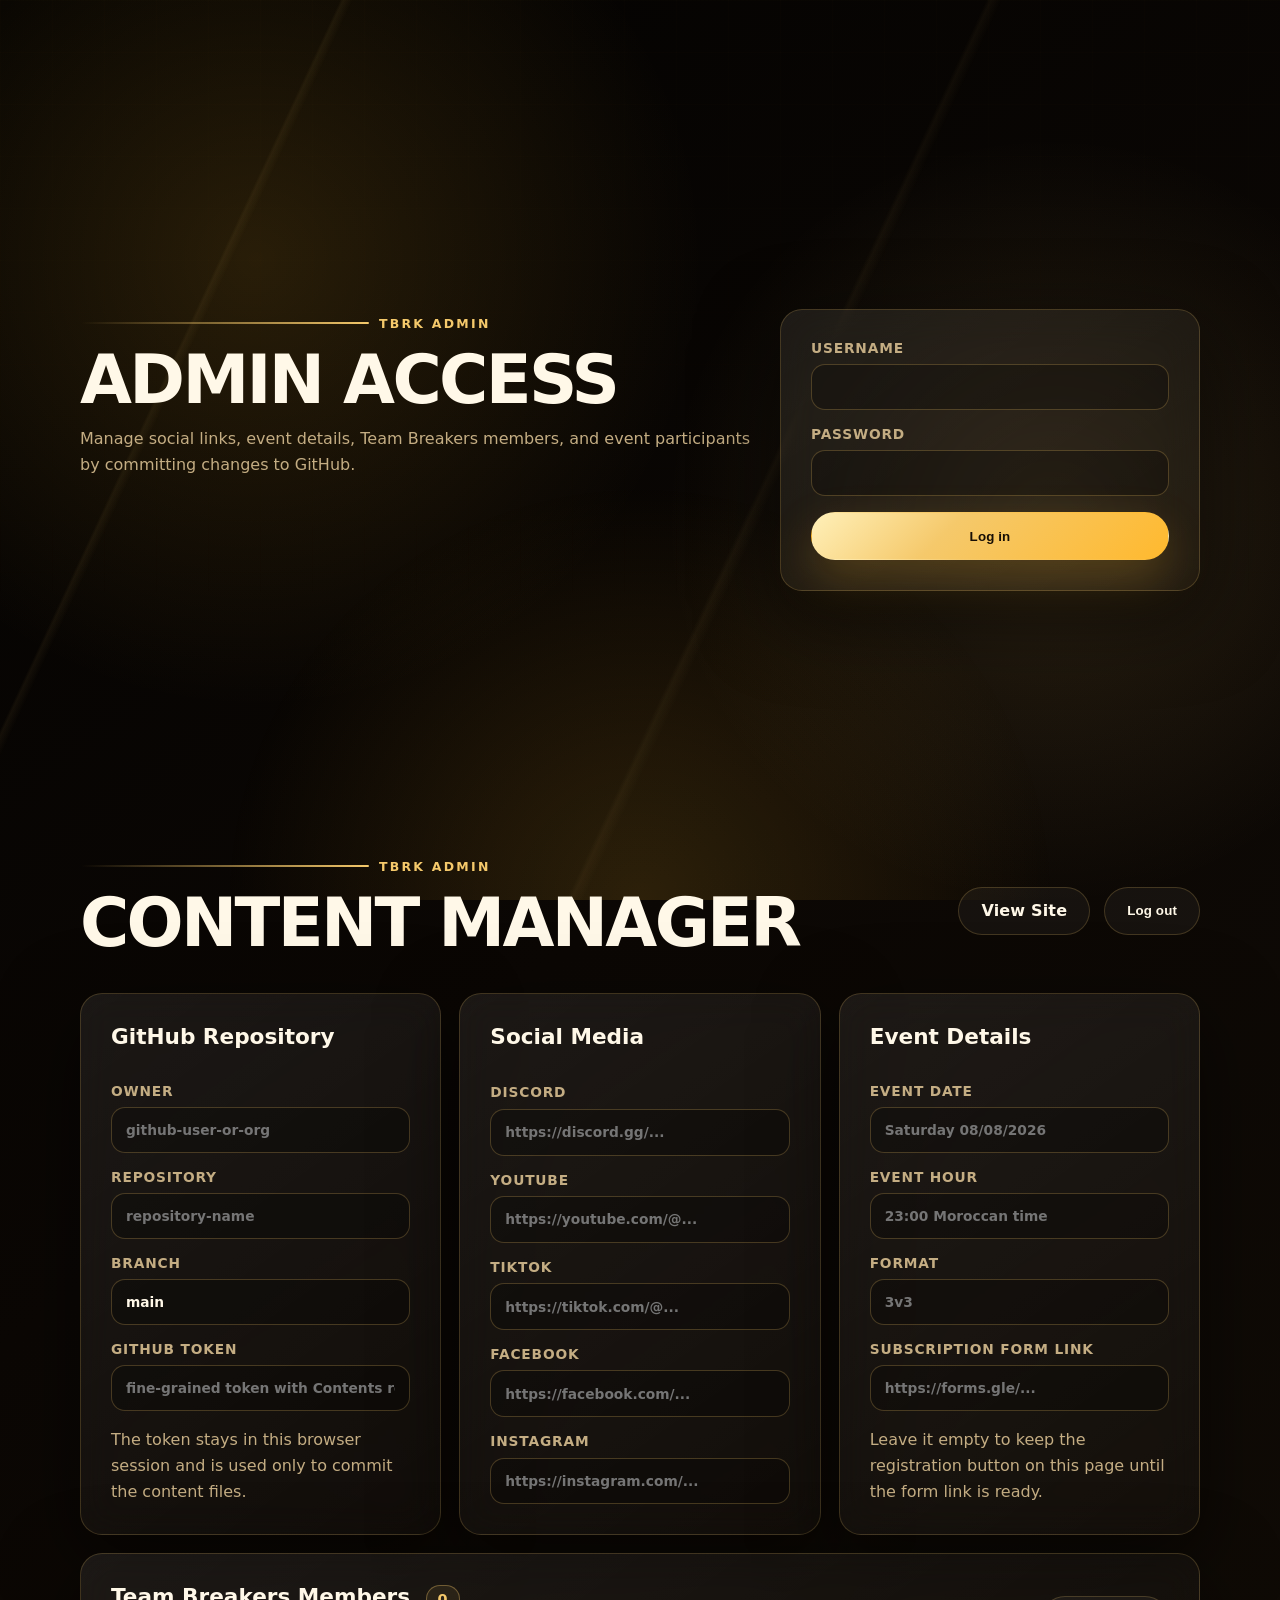
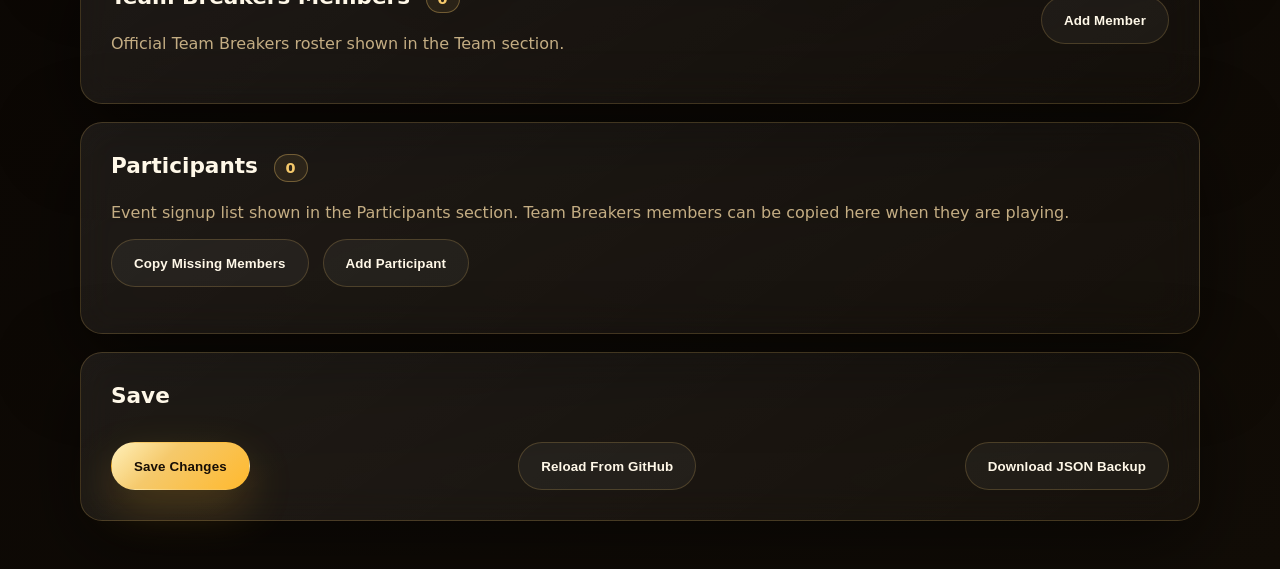
==== commit 75545810: "Update tournament details and registration form" ====
--- a/admin.html
+++ b/admin.html
@@ -64,17 +64,17 @@
 
         <section class="admin-card">
           <h2>Event Details</h2>
-          <label>Event date <input name="eventDate" placeholder="Saturday 20/06/2026" /></label>
-          <label>Event hour <input name="eventTime" placeholder="8:00 PM EST" /></label>
-          <label>Format <input name="eventMode" placeholder="4v4 or 3v3" /></label>
+          <label>Event date <input name="eventDate" placeholder="Saturday 08/08/2026" /></label>
+          <label>Event hour <input name="eventTime" placeholder="23:00 Moroccan time" /></label>
+          <label>Format <input name="eventMode" placeholder="3v3" /></label>
           <label>Subscription form link <input name="formUrl" type="url" placeholder="https://forms.gle/..." /></label>
-          <p class="admin-muted">Leave it empty to show the current "form coming soon" state.</p>
+          <p class="admin-muted">Leave it empty to keep the registration button on this page until the form link is ready.</p>
         </section>
 
         <section class="admin-card admin-card-wide">
           <div class="admin-section-head">
             <div>
-              <h2>Team Breakers Members</h2>
+              <h2>Team Breakers Members <span class="admin-count" data-member-count-admin>0</span></h2>
               <p class="admin-muted">Official Team Breakers roster shown in the Team section.</p>
             </div>
             <button class="btn btn-secondary" type="button" data-add-member>Add Member</button>
@@ -85,10 +85,13 @@
         <section class="admin-card admin-card-wide">
           <div class="admin-section-head">
             <div>
-              <h2>Participants</h2>
-              <p class="admin-muted">Event signup list shown in the Participants section. Add Team Breakers members here too when they are playing in the event.</p>
+              <h2>Participants <span class="admin-count" data-participant-count-admin>0</span></h2>
+              <p class="admin-muted">Event signup list shown in the Participants section. Team Breakers members can be copied here when they are playing.</p>
             </div>
-            <button class="btn btn-secondary" type="button" data-add-participant>Add Participant</button>
+            <div class="admin-actions">
+              <button class="btn btn-secondary" type="button" data-sync-members>Copy Missing Members</button>
+              <button class="btn btn-secondary" type="button" data-add-participant>Add Participant</button>
+            </div>
           </div>
           <div class="players-editor" data-participants-editor></div>
         </section>
--- a/css/style.css
+++ b/css/style.css
@@ -385,6 +385,23 @@
   font-size: 0.88rem;
 }
 
+.form-embed {
+  overflow: hidden;
+  margin-top: 22px;
+  border: 1px solid var(--line);
+  border-radius: var(--radius-md);
+  background: rgba(255, 255, 255, 0.04);
+  box-shadow: var(--shadow);
+}
+
+.form-embed iframe {
+  display: block;
+  width: 100%;
+  min-height: min(854px, 86vh);
+  border: 0;
+  background: #fff;
+}
+
 .hero-metrics {
   display: grid;
   grid-template-columns: repeat(3, minmax(0, 1fr));
@@ -823,6 +840,11 @@
   font-size: 3rem;
 }
 
+.team-count-card {
+  width: fit-content;
+  margin: 24px auto 0;
+}
+
 .participants-list {
   display: grid;
   grid-template-columns: repeat(2, minmax(0, 1fr));
--- a/css/admin.css
+++ b/css/admin.css
@@ -39,6 +39,19 @@
   margin-bottom: 18px;
   font-size: 1.35rem;
   letter-spacing: 0;
+}
+
+.admin-count {
+  display: inline-grid;
+  place-items: center;
+  min-width: 34px;
+  min-height: 28px;
+  margin-left: 8px;
+  border: 1px solid rgba(245, 201, 107, 0.35);
+  border-radius: 999px;
+  color: var(--gold);
+  background: rgba(245, 201, 107, 0.08);
+  font-size: 0.9rem;
 }
 
 .admin-form,
